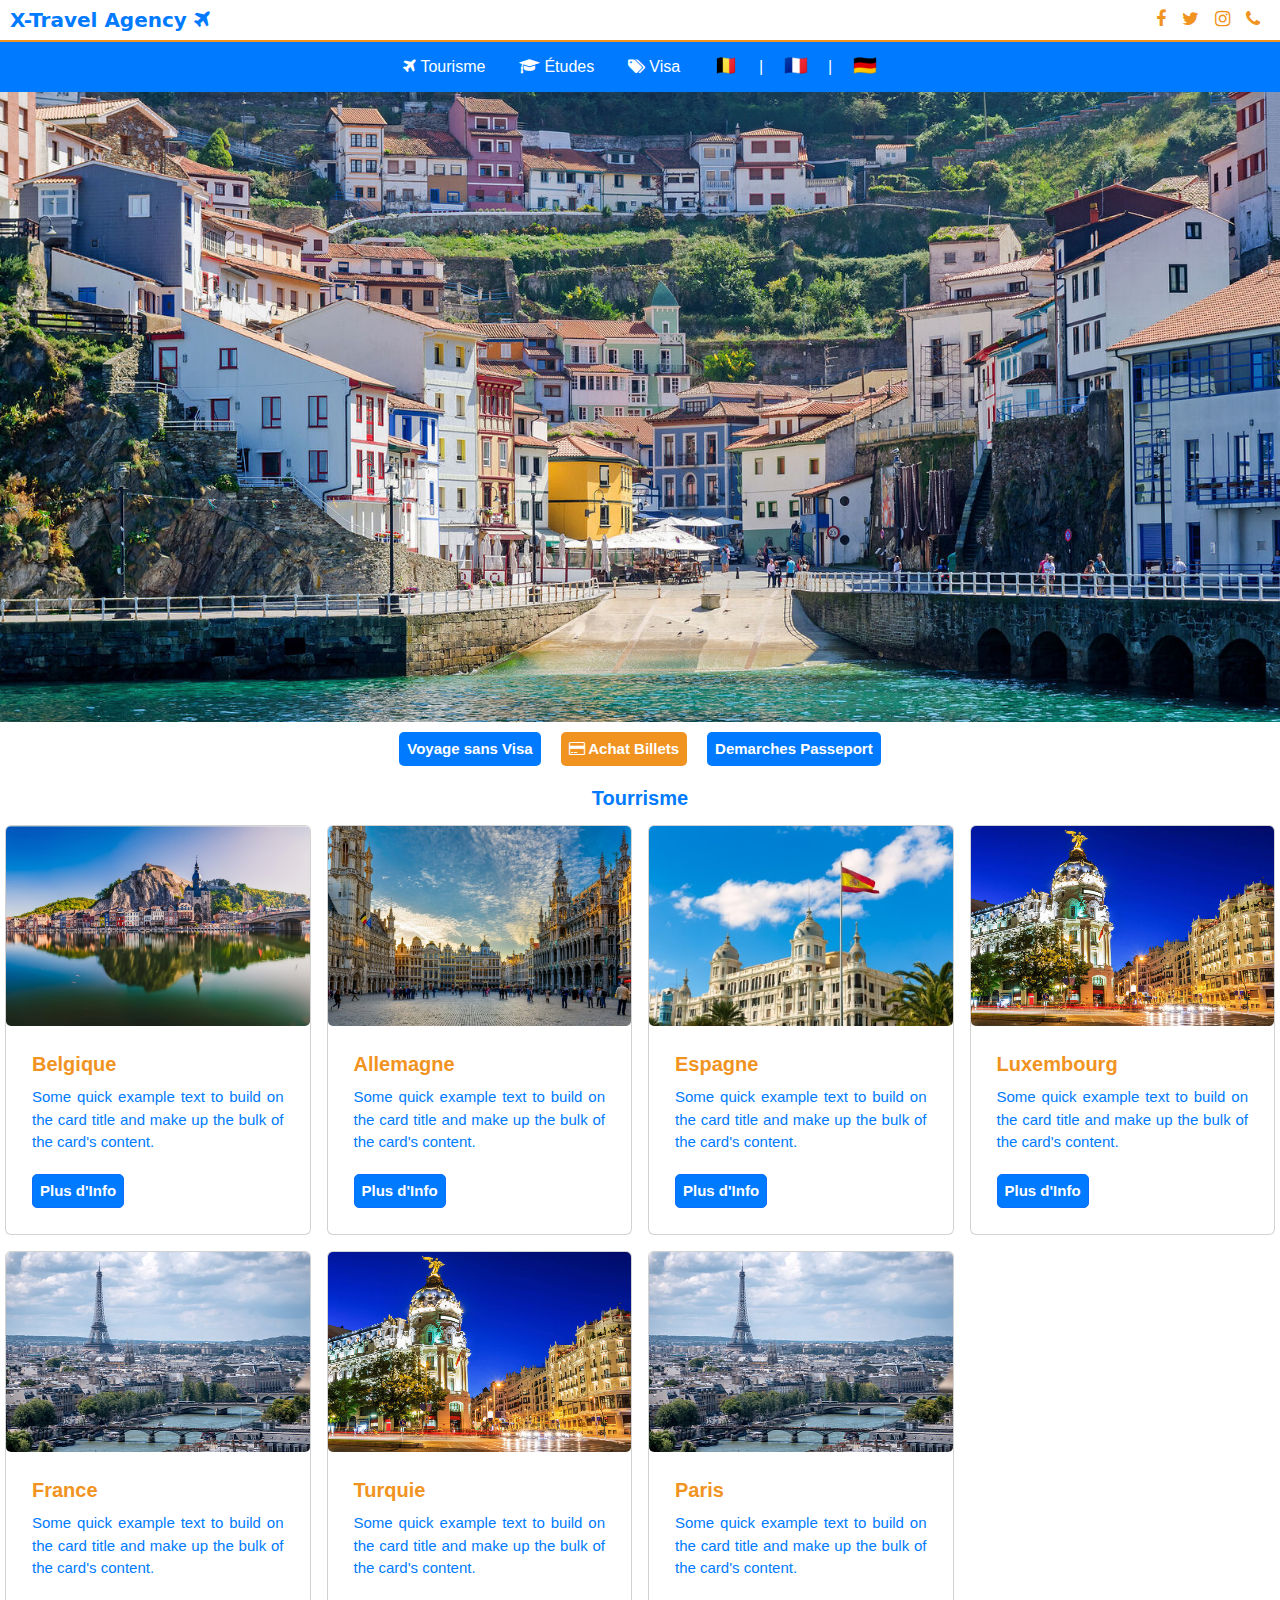
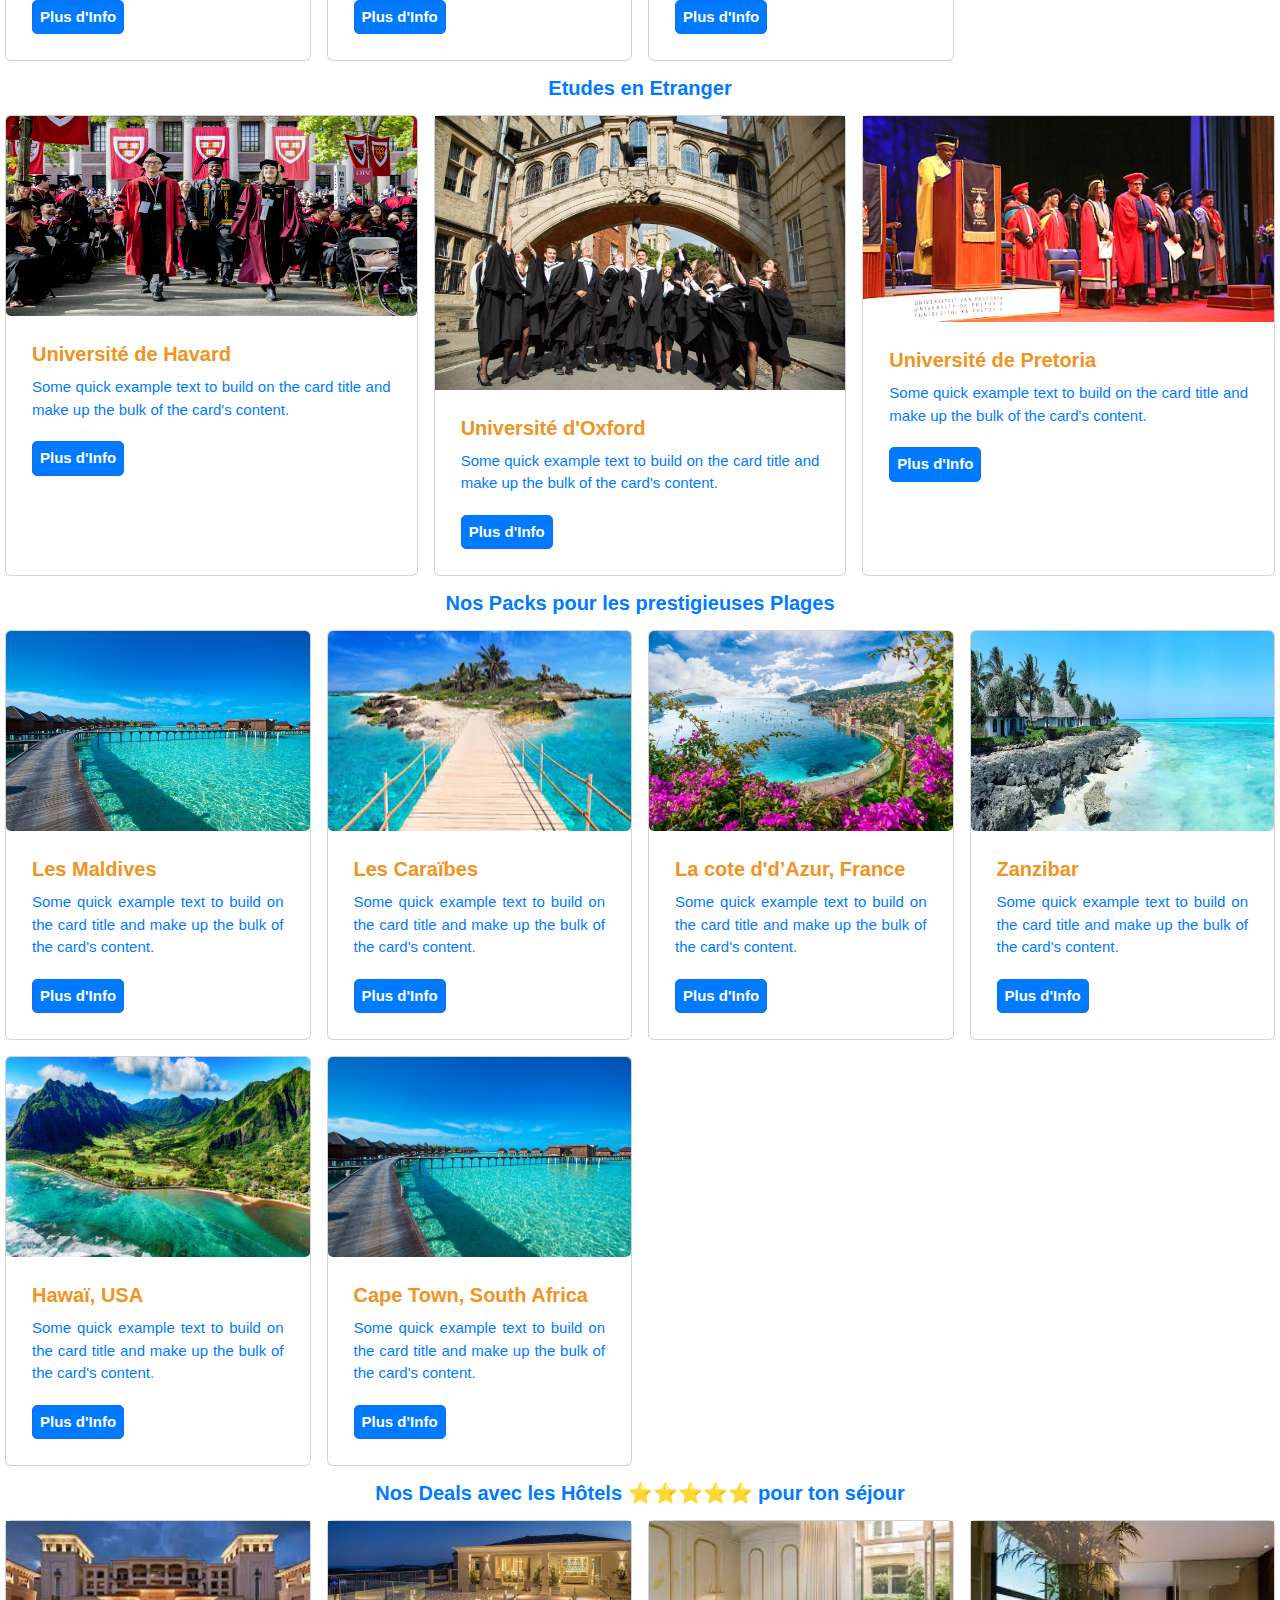
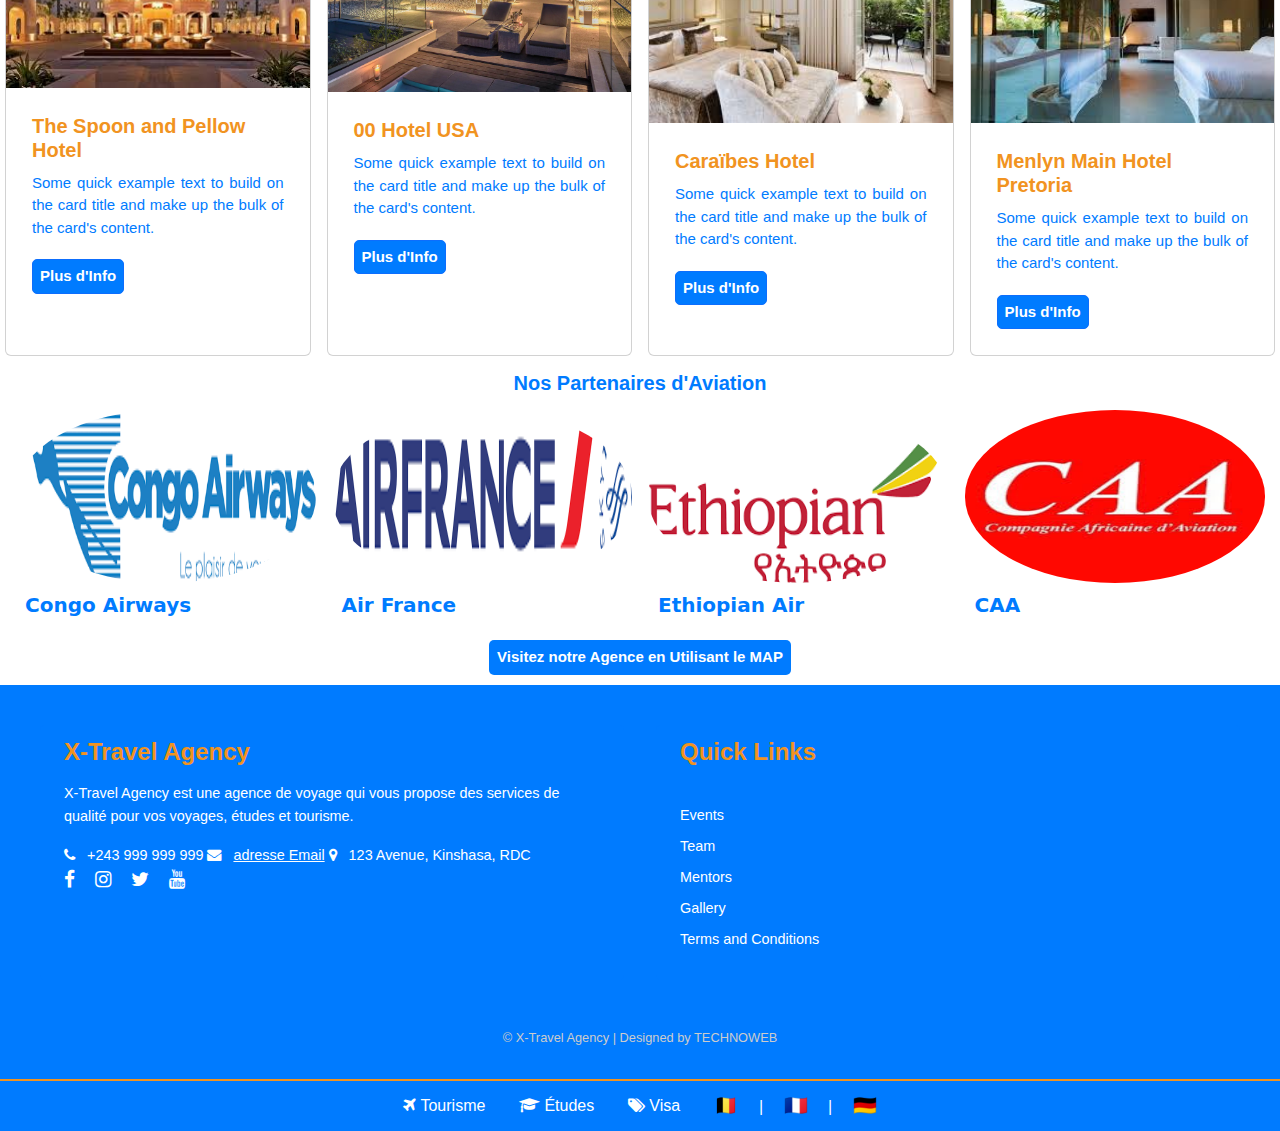
==== index.html @ 3ca98344 "pushing the site" ====
<!DOCTYPE html> 
<html lang="fr">
<head>
    <meta charset="UTF-8">
    <meta name="viewport" content="width=device-width, initial-scale=1.0">
    <title>Agency</title>
    <link rel="stylesheet" href="https://cdnjs.cloudflare.com/ajax/libs/font-awesome/4.7.0/css/font-awesome.min.css">
    <link href="https://cdn.jsdelivr.net/npm/bootstrap@5.3.0/dist/css/bootstrap.min.css" rel="stylesheet">
    <link rel="stylesheet" href="style.css">
</head>
<div class="top-main">
    <div class="LogoText"> X-Travel Agency <i class="fa fa-plane"></i>  </div>
    <div class="top">
    <i class="fa fa-facebook" aria-hidden="true"> </i>
    <i class="fa fa-twitter" aria-hidden="true"></i>
    <i class="fa fa-instagram" aria-hidden="true"></i>
   <i class="fa fa-phone" aria-hidden="true" > <a href="https://wa.me/27698089022?text=Bonjour,%20je%20suis%20intéressé%20par%20vos%20services."></a></i>
    </div>
</div>

<!--volet de navigation pour mobile-->
<div class="volet ">
    <a href="tourrisme.html"><i class="fa fa-plane"></i> Tourisme</a>
    <a href="etude.html"><i class="fa fa-graduation-cap"></i> Études</a>
    <a href="visa.html"><i class="fa fa-tags"></i> Visa </a>
    <div class="flags">
        <p><a href="">&#127463;&#127466; </a> | <a href="">&#127467;&#127479;</a> | <a href="">&#127465;&#127466; </a> </p>
    </div>
</div>
<!-- fin volet de navigation pour mobile-->

<body >
<div class="showcase">
    <div class="showcase-content"></div>
</div>

<div class="container-main">

        <div class="btn_box">  
            <a href="sans_visa.html"><button type="button" class="btn"> Voyage sans Visa</button> </a>
            <a href="billet.html"><button type="button" class="btn" id="billet"><i class="fa fa-credit-card"></i> Achat Billets</button></a>
            <a href="passeport.html"><button type="button" class="btn"> Demarches Passeport</button> </a>
           
        </div>
        <h1 id="titre">Tourrisme</h1>

        <div class="container2">
            
                    <div class="card">
                        <img src="images/belgique1.jpg" class="card-img-top" alt="...">
                        <div class="card-body">
                            <h5 class="card-title
                            ">Belgique</h5>
                            <p class="card-text">Some quick example text to build on the card title and make up the bulk of the card's content.</p>
                            <a href="tourrisme.html" class="btn btn-primary">Plus d'Info</a>
                        </div>
                    </div>
                    <div class="card">
                        <img src="images/belgique2.jpg" class="card-img-top" alt="...">
                        <div class="card-body">
                            <h5 class="card-title
                            ">Allemagne</h5>
                            <p class="card-text">Some quick example text to build on the card title and make up the bulk of the card's content.</p>
                            <a href="tourrisme.html" class="btn btn-primary">Plus d'Info</a>
                        </div>
                    </div>
                    <div class="card">
                        <img src="images/espagne1.jpg" class="card-img-top" alt="...">
                        <div class="card-body">
                            <h5 class="card-title
                            ">Espagne</h5>
                            <p class="card-text">Some quick example text to build on the card title and make up the bulk of the card's content.</p>
                            <a href="tourrisme.html" class="btn btn-primary">Plus d'Info</a>
                        </div>
                    </div>
                    <div class="card">
                        <img src="images/espagne2.jpg" class="card-img-top" alt="...">
                        <div class="card-body">
                            <h5 class="card-title
                            ">Luxembourg</h5>
                            <p class="card-text">Some quick example text to build on the card title and make up the bulk of the card's content.</p>
                            <a href="tourrisme.html" class="btn btn-primary">Plus d'Info</a>
                        </div>
                    </div>
                    <div class="card">
                        <img src="images/paris1.jpg" class="card-img-top" alt="...">
                        <div class="card-body">
                            <h5 class="card-title
                            ">France</h5>
                            <p class="card-text">Some quick example text to build on the card title and make up the bulk of the card's content.</p>
                            <a href="tourrisme.html" class="btn btn-primary">Plus d'Info</a>
                        </div>
                    </div>
                    <div class="card">
                        <img src="images/espagne2.jpg" class="card-img-top" alt="...">
                        <div class="card-body">
                            <h5 class="card-title
                            ">Turquie</h5>
                            <p class="card-text">Some quick example text to build on the card title and make up the bulk of the card's content.</p>
                            <a href="tourrisme.html" class="btn btn-primary">Plus d'Info</a>
                        </div>
                    </div>
                    <div class="card">
                        <img src="images/paris1.jpg" class="card-img-top" alt="...">
                        <div class="card-body">
                            <h5 class="card-title
                            ">Paris</h5>
                            <p class="card-text">Some quick example text to build on the card title and make up the bulk of the card's content.</p>
                            <a href="tourrisme.html" class="btn btn-primary">Plus d'Info</a>
                        </div>
                    </div>
        </div>
        
        <h1 id="titre">Etudes en Etranger</h1>
        <!--Etudes en Etranger-->
        <div class="container2">
            <div class="card">
                <img src="images/havard1.jpg" class="card-img-top" alt="...">
                <div class="card-body">
                    <h5 class="card-title
                    ">Université de Havard</h5>
                    <p class="card-text">Some quick example text to build on the card title and make up the bulk of the card's content.</p>
                    <a href="etude.html" class="btn btn-primary">Plus d'Info</a>
                </div>
            </div>
            <div class="card">
                <img src="images/oxford1.jpg" alt="...">
                <div class="card-body">
                    <h5 class="card-title
                    ">Université d'Oxford</h5>
                    <p class="card-text">Some quick example text to build on the card title and make up the bulk of the card's content.</p>
                    <a href="etude.html" class="btn btn-primary">Plus d'Info</a>
                </div>
            </div>
            <div class="card">
                <img src="images/up1.jpg" alt="...">
                <div class="card-body">
                    <h5 class="card-title
                    ">Université de Pretoria</h5>
                    <p class="card-text">Some quick example text to build on the card title and make up the bulk of the card's content.</p>
                    <a href="etude.html" class="btn btn-primary">Plus d'Info</a>
                </div>
            </div>
        </div>

        <h1 id="titre">Nos Packs pour les prestigieuses Plages</h1>
        <!--Plages-->
        <div class="container2">
            <div class="card">
                <img src="images/Les Maldives.jpg" class="card-img-top" alt="...">
                <div class="card-body">
                    <h5 class="card-title
                    ">Les Maldives</h5>
                    <p class="card-text">Some quick example text to build on the card title and make up the bulk of the card's content.</p>
                    <a href="plage.html" class="btn btn-primary">Plus d'Info</a>
                </div>
            </div>
            <div class="card">
                <img src="images/Les Caraïbes.jpg" class="card-img-top" alt="...">
                <div class="card-body">
                    <h5 class="card-title
                    ">Les Caraïbes</h5>
                    <p class="card-text">Some quick example text to build on the card title and make up the bulk of the card's content.</p>
                    <a href="plage.html" class="btn btn-primary">Plus d'Info</a>
                </div>
            </div>
            <div class="card">
                <img src="images/La Côte d’Azur, France.webp" class="card-img-top" alt="...">
                <div class="card-body">
                    <h5 class="card-title
                    ">La cote d'd’Azur, France</h5>
                    <p class="card-text">Some quick example text to build on the card title and make up the bulk of the card's content.</p>
                    <a href="plage.html" class="btn btn-primary">Plus d'Info</a>
                </div>
            </div>
            <div class="card">
                <img src="images/zanzibar.webp" class="card-img-top" alt="...">
                <div class="card-body">
                    <h5 class="card-title
                    ">Zanzibar</h5>
                    <p class="card-text">Some quick example text to build on the card title and make up the bulk of the card's content.</p>
                    <a href="plage.html" class="btn btn-primary">Plus d'Info</a>
                </div>
            </div>
            <div class="card">
                <img src="images/Hawaï, USA.jpg" class="card-img-top" alt="...">
                <div class="card-body">
                    <h5 class="card-title
                    ">Hawaï, USA</h5>
                    <p class="card-text">Some quick example text to build on the card title and make up the bulk of the card's content.</p>
                    <a href="plage.html" class="btn btn-primary">Plus d'Info</a>
                </div>
            </div>
            <div class="card">
                <img src="images/Les Maldives.jpg" class="card-img-top" alt="...">
                <div class="card-body">
                    <h5 class="card-title
                    ">Cape Town, South Africa</h5>
                    <p class="card-text">Some quick example text to build on the card title and make up the bulk of the card's content.</p>
                    <a href="plage.html" class="btn btn-primary">Plus d'Info</a>
                </div>
            </div>
        </div>

        <h1 id="titre">Nos Deals avec les Hôtels ⭐⭐⭐⭐⭐ pour ton séjour</h1>
        <!--Hotels-->

        <div class="container2">
            <div class="card">
                <img src="images/hot4.jpg" alt="...">
                <div class="card-body">
                    <h5 class="card-title
                    ">The Spoon and Pellow Hotel</h5>
                    <p class="card-text">Some quick example text to build on the card title and make up the bulk of the card's content.</p>
                    <a href="hotels.html" class="btn btn-primary">Plus d'Info</a>
                </div>
            </div>
            <div class="card">
                <img src="images/hot1.webp" alt="...">
                <div class="card-body">
                    <h5 class="card-title
                    ">00 Hotel USA</h5>
                    <p class="card-text">Some quick example text to build on the card title and make up the bulk of the card's content.</p>
                    <a href="hotels.html" class="btn btn-primary">Plus d'Info</a>
                </div>
            </div>
            <div class="card">
                <img src="images/hot2.jpg" alt="...">
                <div class="card-body">
                    <h5 class="card-title
                    ">Caraïbes Hotel</h5>
                    <p class="card-text">Some quick example text to build on the card title and make up the bulk of the card's content.</p>
                    <a href="hotels.html" class="btn btn-primary">Plus d'Info</a>
                </div>
            </div>
            <div class="card">
                <img src="images/hot3.jpg" alt="...">
                <div class="card-body">
                    <h5 class="card-title
                    ">Menlyn Main Hotel Pretoria</h5>
                    <p class="card-text">Some quick example text to build on the card title and make up the bulk of the card's content.</p>
                    <a href="hotels.html" class="btn btn-primary">Plus d'Info</a>
                </div>
            </div>
        </div>

        <h1 id="titre">Nos Partenaires d'Aviation</h1>

        <div class="aviation">
            <div class="card1">
                <img src="images/congo Air.png" class="card-img-top1" alt="...">
                <div class="card-body">
                    <h6 class="card-title1">Congo Airways</h6>
                </div>
            </div>
            <div class="card1">
                <img src="images/air france.png" class="card-img-top1" alt="...">
                <div class="card-body">
                    <h6 class="card-title1">Air France</h6>
                </div>
            </div>
            <div class="card1">
                <img src="images/ethiopian air.png" class="card-img-top1" alt="...">
                <div class="card-body">
                    <h6 class="card-title1">Ethiopian Air</h6>
                </div>
            </div>
            <div class="card1">
                <img src="images/caa.jpg" class="card-img-top1" alt="...">
                <div class="card-body">
                    <h6 class="card-title1">CAA</h6>
                </div>
            </div>
        </div>
        </div>
<!--localisation-->
<div class="btn_box">  
    <a href="https://google.com/maps?q=-25.782814895015896, 28.275143204629252"><button type="button" class="btn"> Visitez notre Agence en Utilisant le MAP</a></button>
</div>      
<!--Container footer-->  
        <div class="footer">
            <div class="footer-content">
                <div class="footer-section about">
                    <h1 class="logo-text">X-Travel Agency</h1>
                    <p>
                        X-Travel Agency est une agence de voyage qui vous propose des services de qualité pour vos voyages, études et tourisme.
                    </p>
                    <div class="contact">
                        <span><i class="fa fa-phone"></i> &nbsp; +243 999 999 999</span>
                        <span><i class="fa fa-envelope"></i> &nbsp;
                            <a href="mailto:patoukaziama@gmail.com"> adresse Email</a>
                        </span>
                        <span><i class="fa fa-map-marker"></i> &nbsp; 123 Avenue, Kinshasa, RDC</span>
                    </div>
                    <div class="socials">
                        <a href="#"><i class="fa fa-facebook"></i></a>
                        <a href="#"><i class="fa fa-instagram"></i></a>
                        <a href="#"><i class="fa fa-twitter"></i></a>
                        <a href="#"><i class="fa fa-youtube"></i></a>
                    </div>
                </div>
                <div class="footer-section links">
                    <h2>Quick Links</h2>
                    <br>
                    <ul>
                        <a href="#">
                            <li>Events</li>
                        </a>
                        <a href="#">
                            <li>Team</li>
                        </a>
                        <a href="#">
                            <li>Mentors</li>
                        </a>
                        <a href="#">
                            <li>Gallery</li>
                        </a>
                        <a href="#">
                            <li>Terms and Conditions</li>
                        </a>
                    </ul>
                </div>
                
            </div>
            <div class="footer-bottom">
                &copy; X-Travel Agency | Designed by TECHNOWEB
            </div>
        </div>
    <div class="volet">
        <a href="tourrisme.html"><i class="fa fa-plane"></i> Tourisme</a>
        <a href="etude.html"><i class="fa fa-graduation-cap"></i> Études</a>
        <a href="visa.html"><i class="fa fa-tags"></i> Visa </a>
        <div class="flags">
            <p><a href="">&#127463;&#127466; </a> | <a href="">&#127467;&#127479;</a> | <a href="">&#127465;&#127466; </a> </p>
        </div>
    </div>

</div>
<!--fin main container-->
    <script src="https://code.jquery.com/jquery-3.2.1.slim.min.js"></script>
    <script src="https://maxcdn.bootstrapcdn.com/bootstrap/4.0.0/js/bootstrap.min.js"></script>
</body>
</html>
---- style.css ----
.top-main{
    display: flex;
    justify-content: space-between;
    align-items: space-between;
    padding: 5px 10px;
    gap: 10px;
    background-color: transparent !important;
    font-size: 18px;
}
.top{
    display: flex;
    justify-content: center;
    align-items: space-between;
    padding: 5px 10px;
    gap: 1rem;
    background-color: transparent !important;
    font-size: 18px;
}
.LogoText{
    color: #007bff;
    font-size: 20px;
    font-weight: 700;
}
.top i{
    color: #f19321;
}
.top i:hover{
    color: #007bff;
}

.showcase{
    display: flex;
    background-size: cover;
    background-position: center;
    background-image: url(images/1615.jpeg);
    width: 100%;
    height: 70dvh;
    justify-content: center;
}
.showcase_page{
    display: flex;
    background-size: cover;
    background-position: center;
    width: 90%;
    height: 80dvh;
    justify-content: center;
    border-radius: 5px;
    margin: auto;
    position: relative; /* Ensure the pseudo-element is positioned relative to this container */
    z-index: 0; /* Place the content below the pseudo-element */
}

.showcase_page::before {
    content: "";
    position: absolute;
    top: 0;
    left: 0;
    width: 100%;
    height: 100%;
    background: rgba(0, 0, 0, 0.5); /* Semi-transparent overlay */
    z-index: 1;
}

.showcase-content_page {
    position: relative;
    z-index: 2; /* Ensure the content is above the overlay */
    color: white; /* Adjust text color for better visibility */
}

.showcase_page p{
    font-family: "Roboto", sans-serif;
    font-size: 20px;
    font-weight: 700;
    color: white;
    text-align: center;
    margin: 10px;
}

#tittre-page{
    color: white;
    font-size: 50px;
    font-weight: 900;
    text-align: center;
    margin-top: 50%;
    font-family: Ink Free, sans-serif;
}

.flag{
    margin-right: 10px;
}
.btn_box{
    width: 100%;
    display: flex;
    justify-content: center;
    align-items: center;
}
.btn{
    background-color: #007bff;
    color: white;
    font-size: 15px;
    font-weight: 700;
    padding: 5px 7px;
    border-radius: 5px;
    margin: 10px;
    font-family: "Roboto", sans-serif;
}

.btn:hover{
    background-color: white;
    color: #007bff;
    border: 0.90px solid #007bff;
}
.btn a{
    text-decoration: none;
    color: white;
}
.btn a:hover{
    color: #007bff;
}
#billet{
    background-color: #f19321;
    color: white;
    font-size: 15px;
    font-weight: 700;
    padding: 5px 7px;
    border-radius: 5px;
    margin: 10px;
    font-family: "Roboto", sans-serif;
}
#billet:hover{
    background-color: white;
    color: #007bff;
    border: 0.90px solid #007bff;
}
#billet a{
    text-decoration: none;
    color: white;
}
#titre{
    color: #007bff;
    font-size: 20px;
    font-weight: 700;
    text-align: center;
    margin: 10px;
    font-family: Ink Free, sans-serif;
}
.container2{
    display:grid;
    grid-template-columns: repeat(auto-fit, minmax(300px, 1fr));
    gap: 1rem;
    padding: 5px;
}
.container_page{
    display:grid;
    grid-template-columns: repeat(auto-fit, minmax(400px, 1fr));
    gap: 1rem;
    padding: 5px;
    overflow: hidden;
}

.card-title{
    color: #f19321;
    font-size: 20px;
    font-weight: 700;
    text-align: left;
    margin: 10px;
    font-family: Ink Free, sans-serif;
}
.card-img-top{
    width: 100%;
    height: 200px;
    border-radius: 5px;
}
.card-text{
    color: #007bff;
    font-size: 15px;
    font-weight: 500;
    text-align: left;
    margin: 10px;
    font-family: "Roboto", sans-serif;
    text-align: justify;
}
.aviation{
    display: grid;
    grid-template-columns: repeat(auto-fit, minmax(80px, 2fr));
    gap: 1rem;
    padding: 5px;
    margin: 10px;
    border-radius: 50%;
    box-sizing: border-box;
    height: auto; /* Ajuste automatiquement la hauteur selon le contenu */
    max-height: 215px; /* Limite la hauteur maximale */
    
}
.aviation img{
    width: 100%;
    height: 50%;
    border-radius: 50%;
}
.card-title1{
    color: #007bff;
    font-size: 20px;
    font-weight: 700;
    text-align: left;
    margin: 10px;
    font-family: "Robonto" sans-serif;
}

.description{
    margin-top:2rem;
}


/* ceci est la partie footer */
.footer {
    background-color: #007bff; /* Couleur de fond uniforme */
    color: white;
    padding: 2rem 1rem;
    font-family: "Roboto", sans-serif;
}

.footer-content {
    display: flex;
    flex-wrap: wrap; /* Permet de s'adapter aux petits écrans */
    justify-content: space-between;
    gap: 2rem;
    max-width: 1200px;
    margin: auto;
}

.footer-section {
    flex: 1 1 300px; /* Largeur minimale de 300px, s'adapte à l'espace disponible */
    margin: 0.5rem 0;
}

.footer-section h2, .footer-section h1 {
    font-size: 1.5rem;
    margin-bottom: 1rem;
    color: #f19321; /* Couleur d'accent */
    font-weight: 600;
}

.footer-section p, .footer-section ul, .footer-section form {
    font-size: 0.9rem;
    line-height: 1.6;
}

.footer-section ul {
    list-style: none;
    padding: 0;
}

.footer-section ul li {
    margin-bottom: 0.5rem;
}

.footer-section ul a {
    text-decoration: none;
    color: white;
    transition: color 0.3s ease;
}

.footer-section ul a:hover {
    color: #f19321; /* Couleur d'accent au survol */
}

.footer-section .socials a {
    margin-right: 1rem;
    font-size: 1.2rem;
    color: white;
    transition: color 0.3s ease;
}

.footer-section .socials a:hover {
    color: #f19321;
}

.footer-section ,
.footer-section {
    width: 100%;
    padding: 0.8rem;
    margin-bottom: 1rem;
    border: none;
    border-radius: 5px;
    font-size: 0.9rem;
}

.footer-section  {
    background-color: #007bff;
    color: white;
    border: none;
    padding: 0.8rem 1.5rem;
    border-radius: 5px;
    cursor: pointer;
    font-size: 0.9rem;
    transition: background-color 0.3s ease;
}


.footer-bottom {
    text-align: center;
    margin-top: 2rem;
    font-size: 0.8rem;
    color: #ccc;
}

.footer-bottom a {
    color: #f19321;
    text-decoration: none;
}

.footer-bottom a:hover {
    text-decoration: underline;
    
}
.contact a{
    color: white;
    font-weight: 500;
}
.contact a:hover{
    color: #f19321;
}

.volet {
    display: flex;
    justify-content: center; /* Centre les éléments horizontalement */
    align-items: center; /* Centre les éléments verticalement */
    gap: 0.1rem; /* Espacement entre les éléments */
    background-color: #007bff; /* Couleur de fond uniforme */
    padding: 0.3rem;
    color: white;
    font-family: "Roboto", sans-serif;
    border-top: 2px solid #f19321; /* Ligne décorative en haut */
    box-shadow: 0px 10px 5px 0px rgba(0,0,0,0.75);
}

.volet a {
    text-decoration: none;
    color: white;
    font-size: 1rem;
    font-weight: 500;
    padding: 0.5rem 1rem;
    border-radius: 5px;
    transition: background-color 0.3s ease, color 0.3s ease;
}

.volet a:hover {
    background-color: white; /* Couleur d'accent au survol */
    color: #007bff; /* Texte inversé */
}

.volet .flags {
    display: flex;
    justify-content: center;
    align-items: center;
    gap: 0.5rem;
}

.volet .flags p {
    margin: 0;
    font-size: 1rem;
    color: white;
}

.volet .flags a {
    text-decoration: none;
    font-size: 1.2rem;
    color: white;
    transition: color 0.3s ease;
}

.volet .flags a:hover {
    color: #f19321; /* Couleur d'accent au survol */
}
.table{
    margin: auto;
    width: 60%;
    border-collapse: collapse;
    border-spacing: 0;
    border: 1px solid #f19321;
    font-family: "Roboto", sans-serif;
    font-size: 15px;
    color: #007bff;
    text-align: center;
    margin-top: 15px;
    margin-bottom: 15px;
}
.table th, td{
    border:1px solid #f19321;
}
.payment-methods{
    display: flex;
    flex-direction: column;
    justify-content: center;
    align-items: center;
    gap: 1rem;
    margin: 10px;
}
.container-main_paiement{
    margin: auto;
    width: 80%;
    align-items: center;
    justify-content: center;
    display: flex;
}

/* Responsive Design */

@media (max-width: 800px) {
    .footer-content {
        flex-direction: column;
        align-items: center;
        text-align: center;
    }
    .table{
        margin: auto;
        width: 90%;
        border-collapse: collapse;
        border-spacing: 0;
        border: 1px solid #f19321;
        font-family: "Roboto", sans-serif;
        font-size: 12px;
        color: #007bff;
        text-align: center;
        margin-top: 15px;
        margin-bottom: 15px;
    }

    .footer-section {
        flex: 1 1 100%;
    }
    .footer-section .socials a {
        margin-right: 0.5rem;
    }
    .btn{
        font-size: 12px;
    }
    #billet{
        font-size: 12px;
    }

    .volet {
        font-size: 0.9rem; /* Réduit la taille du texte */
        display: flex;
        text-align: center;
        padding: 0.2rem;
        box-shadow: 0px 10px 5px 0px rgba(0,0,0,0.75);
    }

    .volet a {
        font-size: 0.9rem;
        padding: 0.5rem;
    }

    .volet .flags {
        font-size: small;
    }

    .showcase{
        display: flex;
        background-size: cover;
        background-position: center;
        background-image: url(images/belgique.jpg);
        width: 100%;
        height: 55dvh;
        justify-content: center;
        object-fit: cover;
    }

    .aviation{
        display: grid;
        grid-template-columns: repeat(auto-fit, minmax(80px, 2fr));
        gap: 0.5rem;
        padding: 5px;
        margin: 5px;
        box-sizing: border-box;
        border-radius:50%;
        height: auto; /* Ajuste automatiquement la hauteur selon le contenu */
        max-height: 210px; /* Limite la hauteur maximale */
        
    }
    .aviation img{
        width: 100%;
        height: 50%;
        border-radius: 50%;
    }
    .card-title1{
        color: #007bff;
        font-size: 15px;
        font-weight: 500;
        text-align: left;
        margin: 5px;
        font-family: "Robonto" sans-serif;
    }

    .container-main{
        width: 90%;
        margin: auto;
    }
    #titre{
        font-size: 15px;
        font-weight: 700;
    }
}
@media (max-width: 600px) {
    .footer-content {
        flex-direction: column;
        align-items: center;
        text-align: center;
    }

    .footer-section {
        flex: 1 1 100%;
    }
    .footer-section .socials a {
        margin-right: 0.5rem;
    }
    .btn{
        font-size: 10px;
    }
    #billet{
        font-size: 12px;
    }

    .volet {
        font-size: 0.9rem; /* Réduit la taille du texte */
        display: flex;
        text-align: center;
        padding: 0.2rem;
        box-shadow: 0px 10px 5px 0px rgba(0,0,0,0.75);
    }

    .volet a {
        font-size: 0.9rem;
        padding: 0.5rem;
    }

    .volet .flags {
        font-size: small;
    }

    .showcase{
        display: flex;
        background-size: cover;
        background-position: center;
        background-image: url(images/belgique.jpg);
        width: 100%;
        height: 55dvh;
        justify-content: center;
        object-fit: cover;
    }

    .aviation{
        display: grid;
        grid-template-columns: repeat(auto-fit, minmax(80px, 2fr));
        gap: 0.5rem;
        padding: 5px;
        margin: 5px;
        box-sizing: border-box;
        border-radius:50%;
        height: auto; /* Ajuste automatiquement la hauteur selon le contenu */
        max-height: 210px; /* Limite la hauteur maximale */
        
    }
    .aviation img{
        width: 100%;
        height: 50%;
        border-radius: 50%;
    }
    .card-title1{
        color: #007bff;
        font-size: 15px;
        font-weight: 500;
        text-align: left;
        margin: 5px;
        font-family: "Robonto" sans-serif;
    }

    .container-main{
        width: 90%;
        margin: auto;
    }
    #titre{
        font-size: 15px;
        font-weight: 700;
    }
}
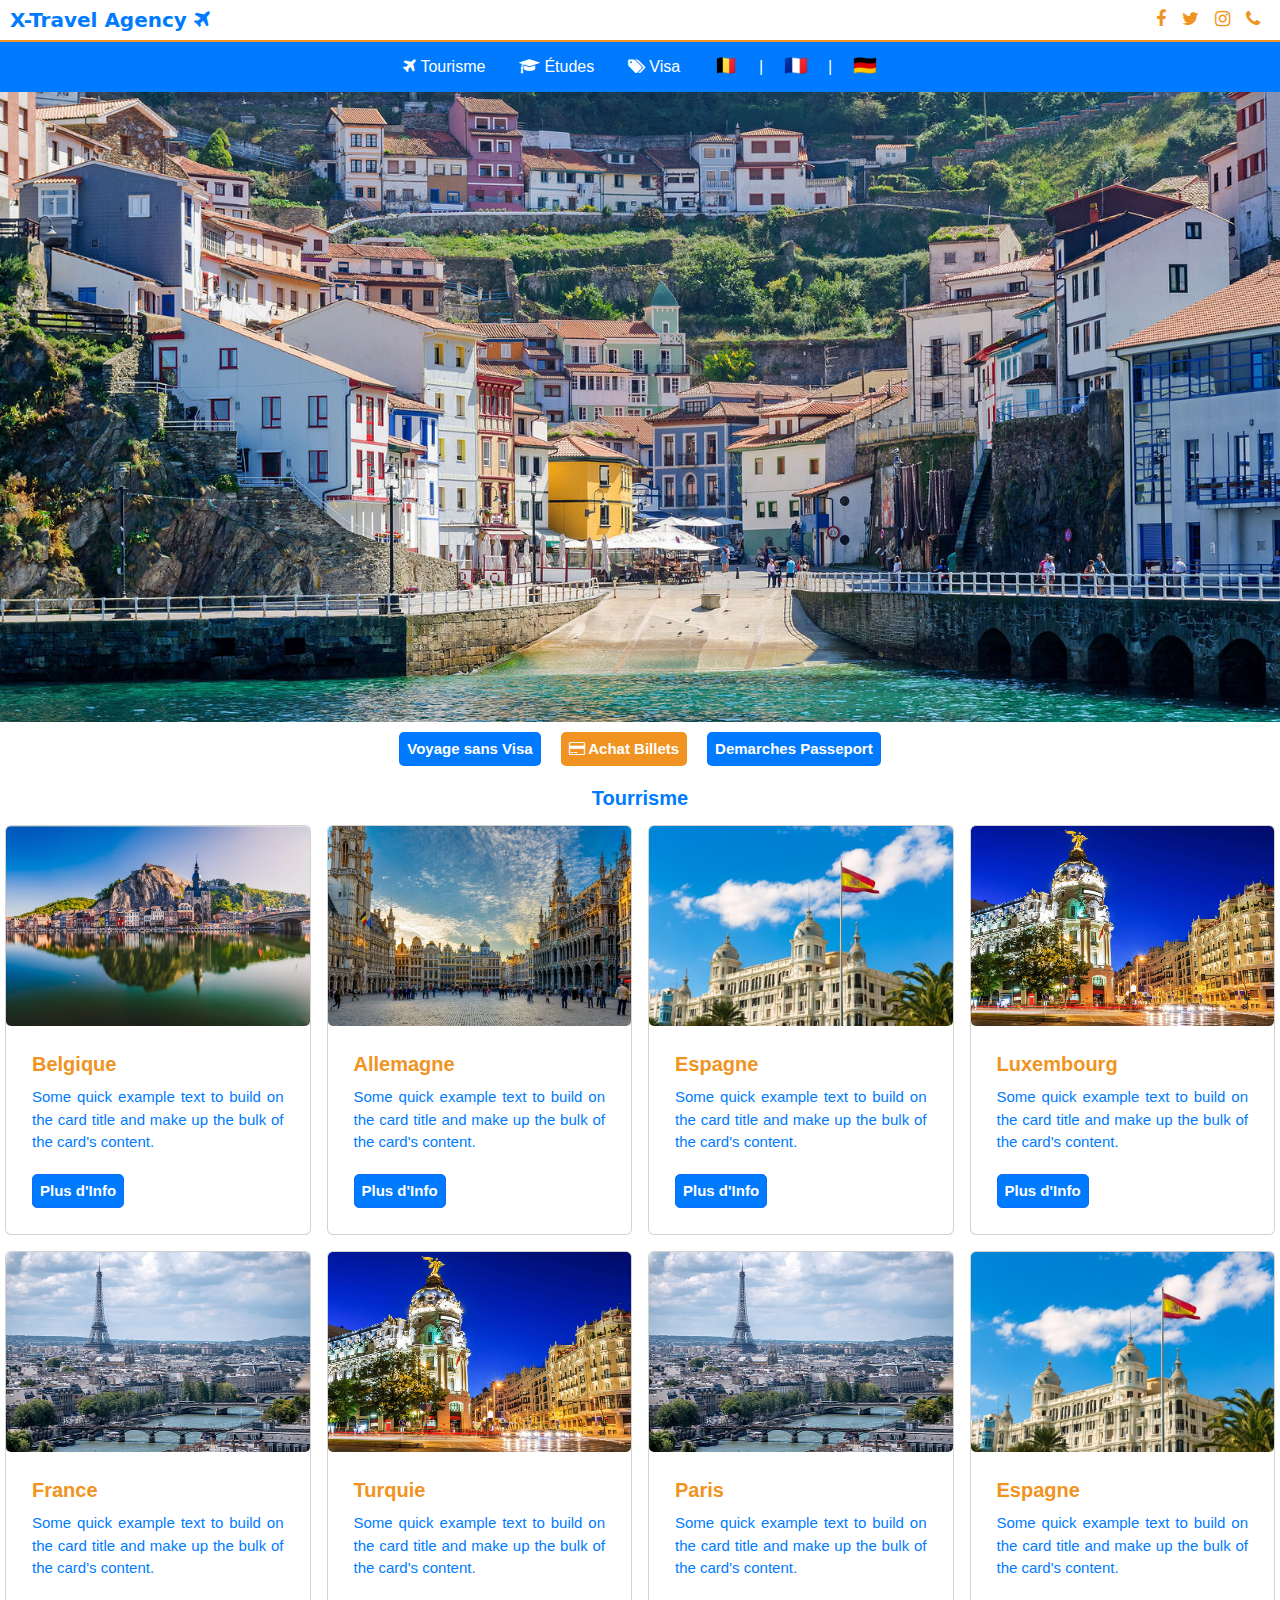
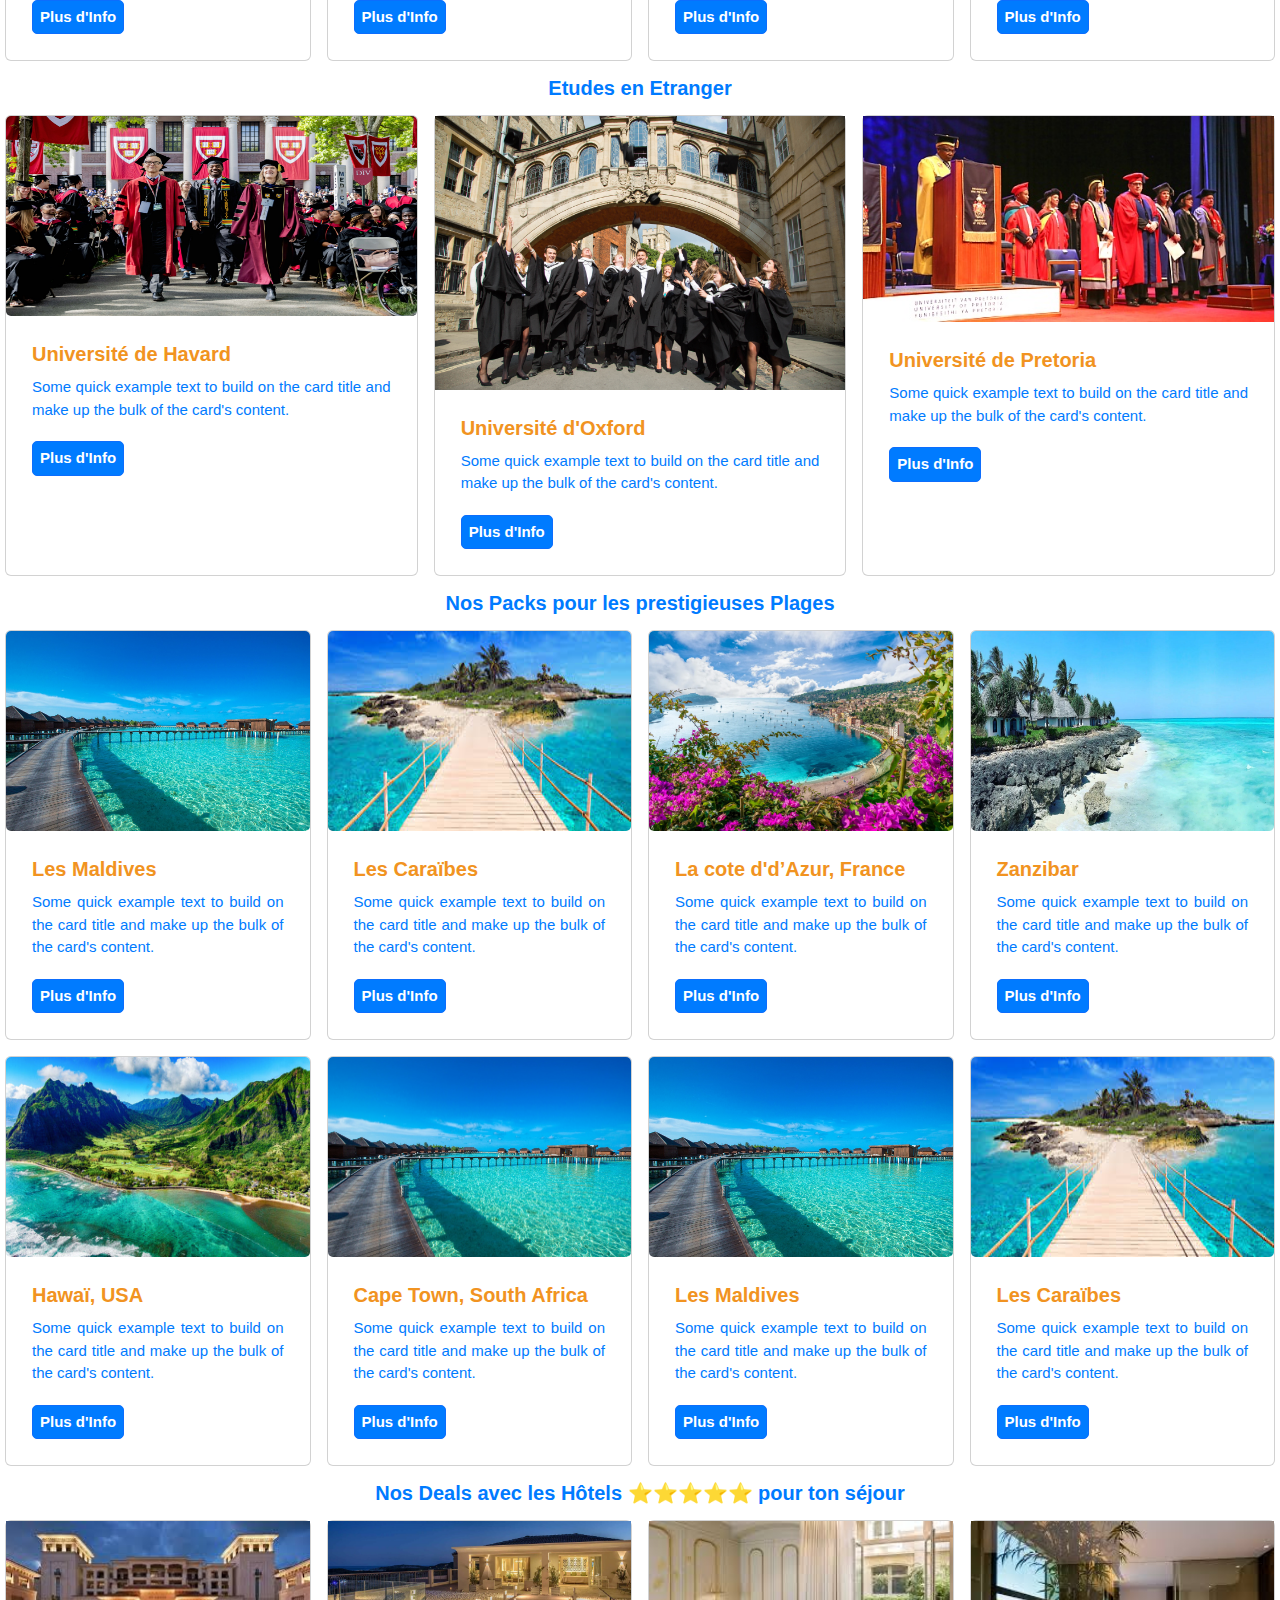
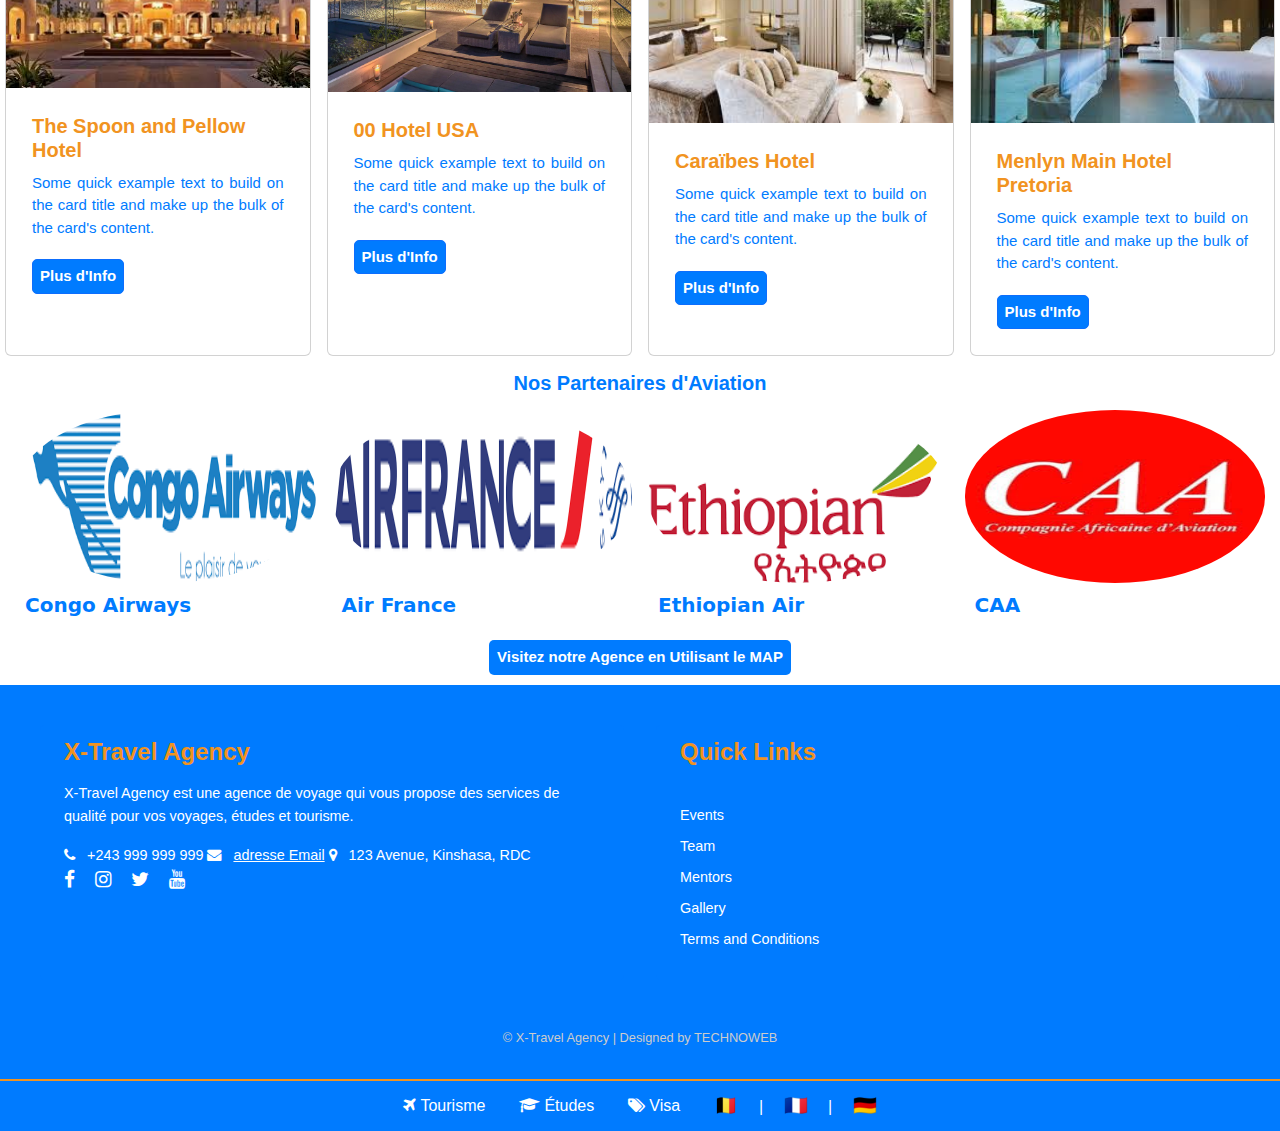
==== commit 9fc72caf: "font size" ====
--- a/index.html
+++ b/index.html
@@ -109,6 +109,15 @@
                             <a href="tourrisme.html" class="btn btn-primary">Plus d'Info</a>
                         </div>
                     </div>
+                    <div class="card">
+                        <img src="images/espagne1.jpg" class="card-img-top" alt="...">
+                        <div class="card-body">
+                            <h5 class="card-title
+                            ">Espagne</h5>
+                            <p class="card-text">Some quick example text to build on the card title and make up the bulk of the card's content.</p>
+                            <a href="tourrisme.html" class="btn btn-primary">Plus d'Info</a>
+                        </div>
+                    </div>
         </div>
         
         <h1 id="titre">Etudes en Etranger</h1>
@@ -196,6 +205,24 @@
                 <div class="card-body">
                     <h5 class="card-title
                     ">Cape Town, South Africa</h5>
+                    <p class="card-text">Some quick example text to build on the card title and make up the bulk of the card's content.</p>
+                    <a href="plage.html" class="btn btn-primary">Plus d'Info</a>
+                </div>
+            </div>
+            <div class="card">
+                <img src="images/Les Maldives.jpg" class="card-img-top" alt="...">
+                <div class="card-body">
+                    <h5 class="card-title
+                    ">Les Maldives</h5>
+                    <p class="card-text">Some quick example text to build on the card title and make up the bulk of the card's content.</p>
+                    <a href="plage.html" class="btn btn-primary">Plus d'Info</a>
+                </div>
+            </div>
+            <div class="card">
+                <img src="images/Les Caraïbes.jpg" class="card-img-top" alt="...">
+                <div class="card-body">
+                    <h5 class="card-title
+                    ">Les Caraïbes</h5>
                     <p class="card-text">Some quick example text to build on the card title and make up the bulk of the card's content.</p>
                     <a href="plage.html" class="btn btn-primary">Plus d'Info</a>
                 </div>
--- a/style.css
+++ b/style.css
@@ -585,4 +585,21 @@
         font-size: 15px;
         font-weight: 700;
     }
-}
+    .showcase_page p{
+        font-family: "Roboto", sans-serif;
+        font-size: 15px;
+        font-weight: 500;
+        color: white;
+        text-align: center;
+        margin: 5px;
+    }
+
+    #tittre-page{
+        color: white;
+        font-size: 25px;
+        font-weight: 700;
+        text-align: center;
+        margin-top: 50%;
+        font-family: Ink Free, sans-serif;
+    }
+}
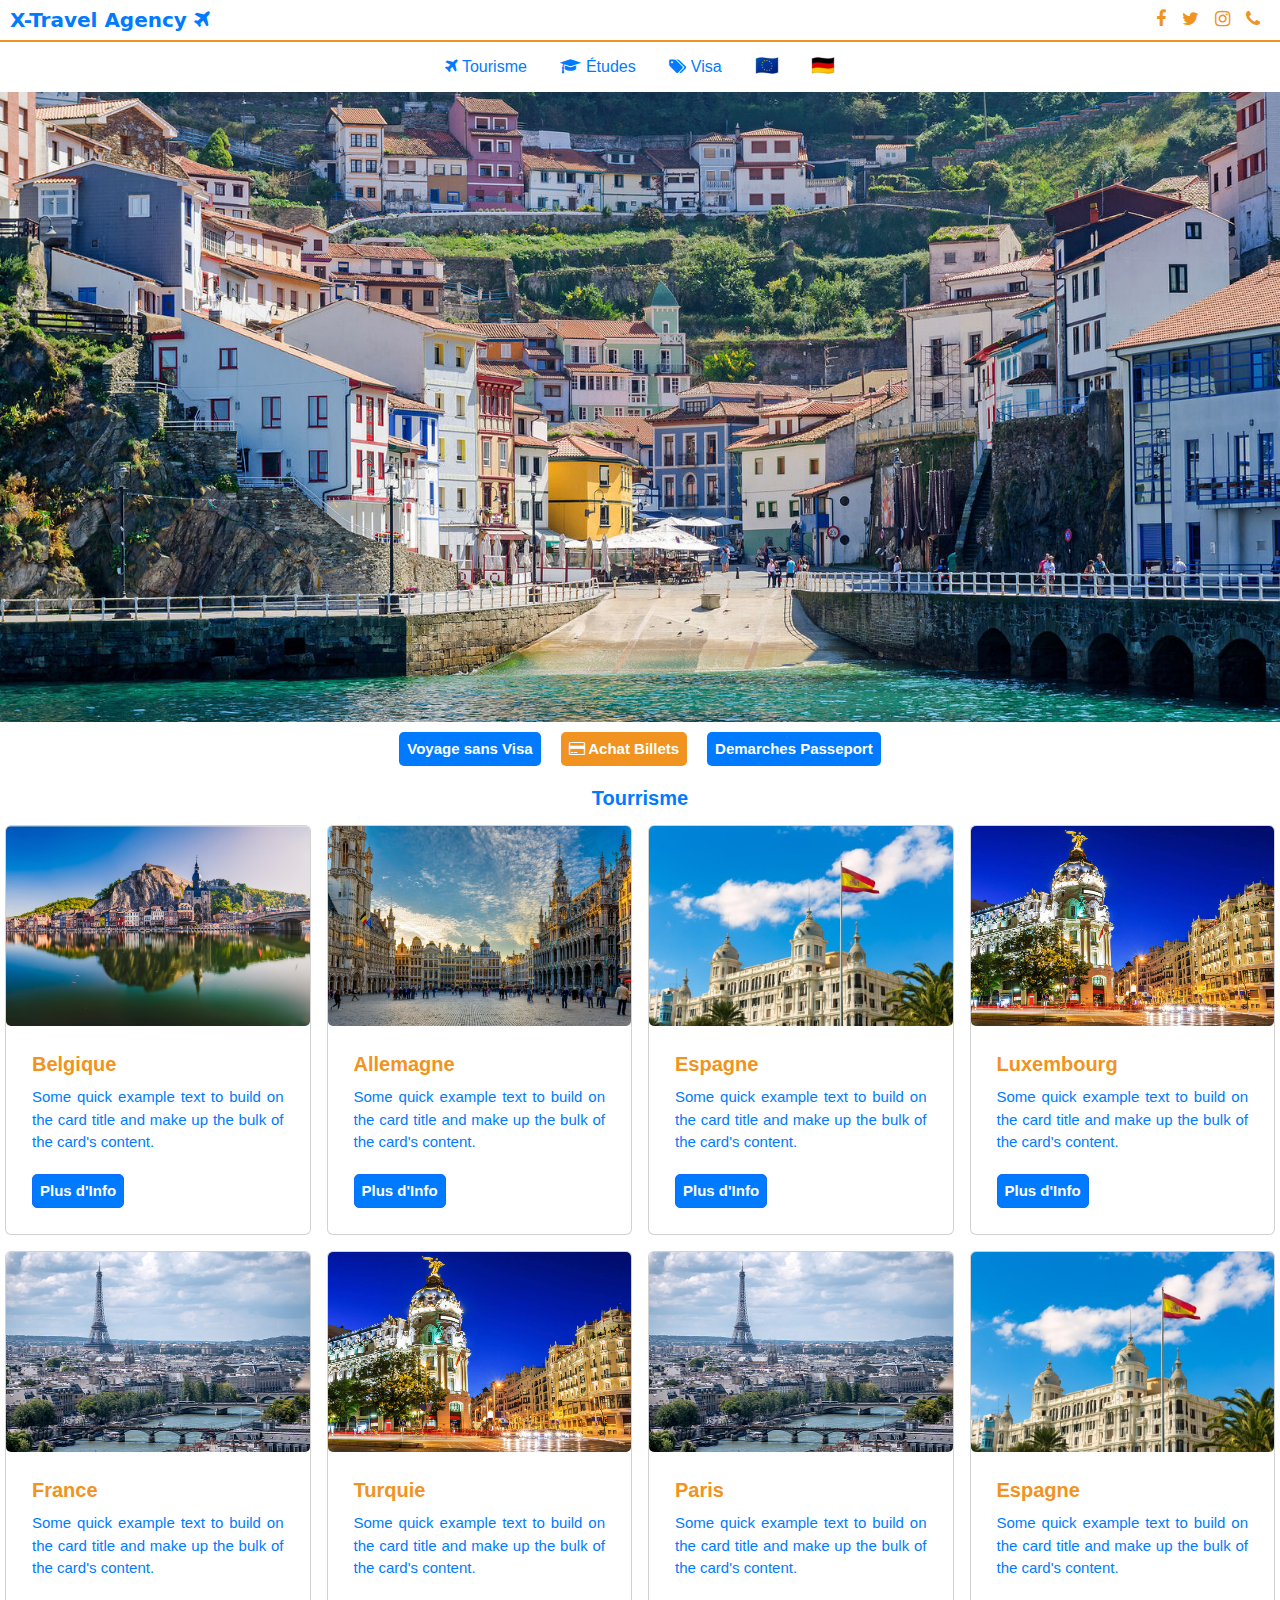
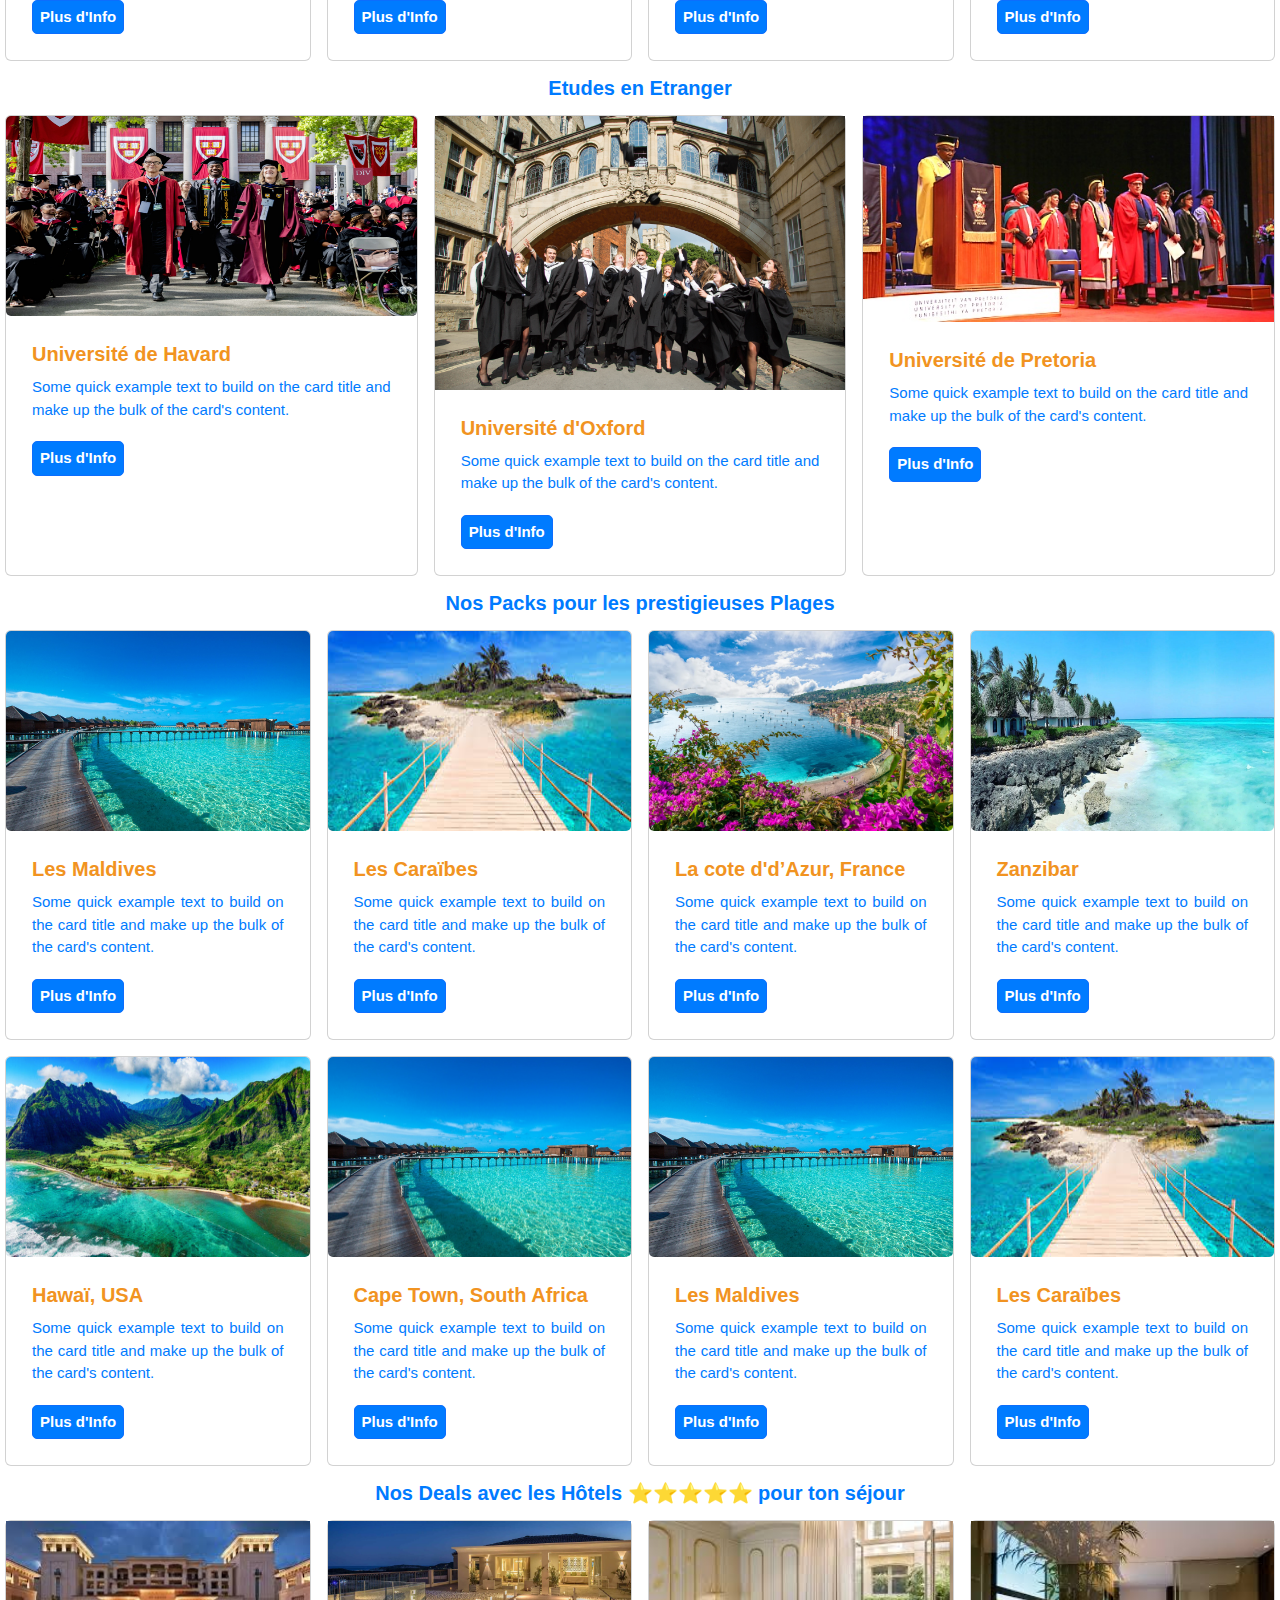
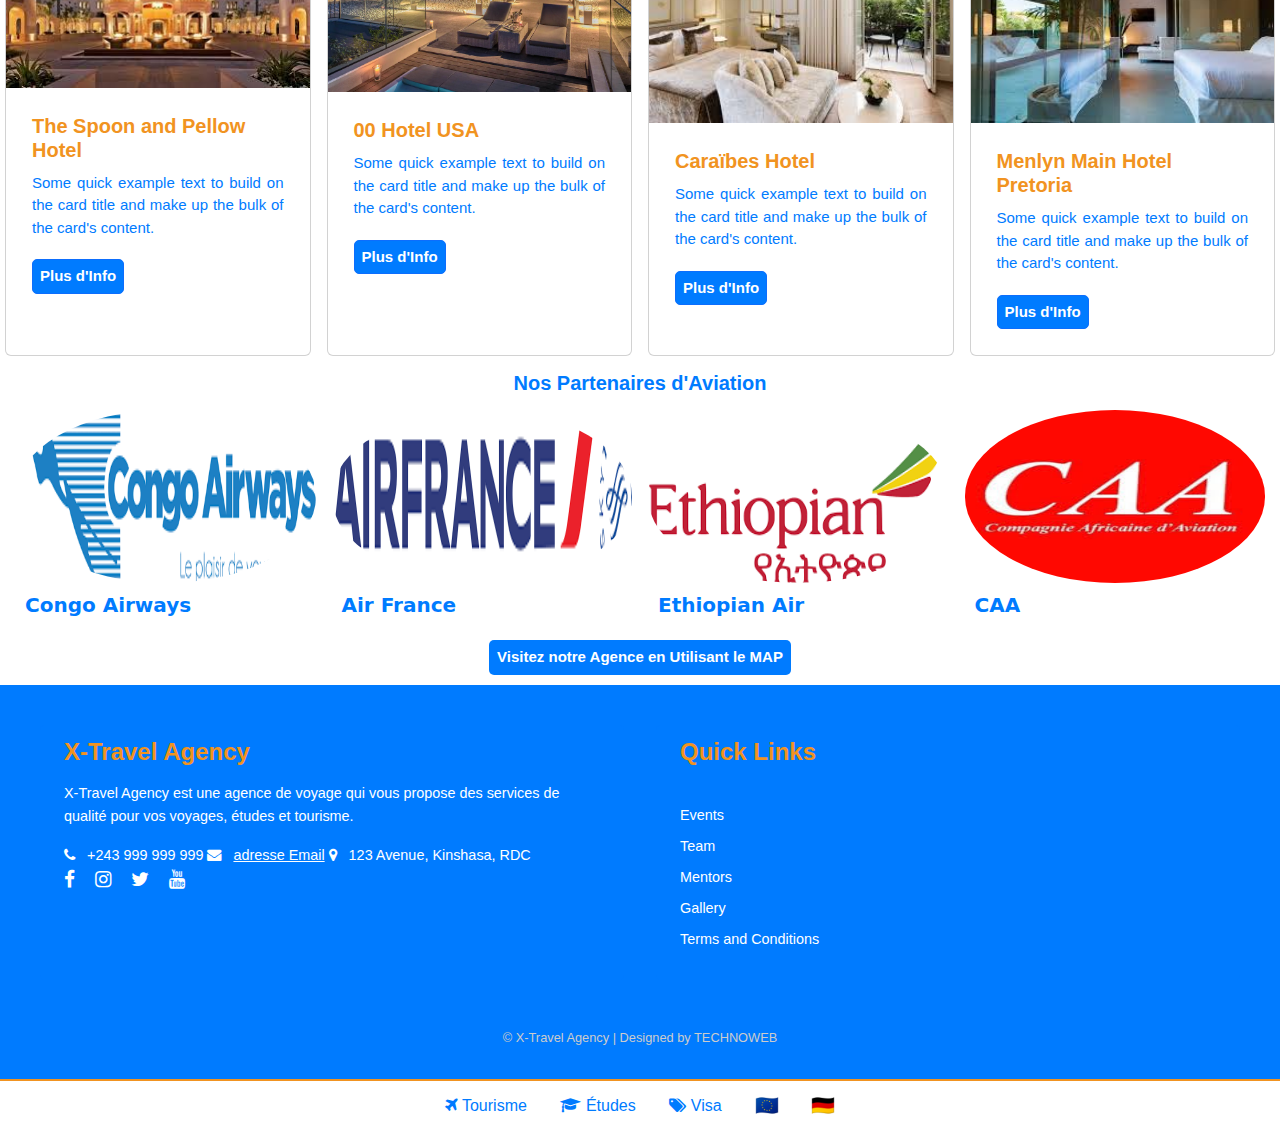
==== commit 173024b1: "index et css" ====
--- a/index.html
+++ b/index.html
@@ -24,7 +24,7 @@
     <a href="etude.html"><i class="fa fa-graduation-cap"></i> Études</a>
     <a href="visa.html"><i class="fa fa-tags"></i> Visa </a>
     <div class="flags">
-        <p><a href="">&#127463;&#127466; </a> | <a href="">&#127467;&#127479;</a> | <a href="">&#127465;&#127466; </a> </p>
+        <p><a href="">🇪🇺</a><a href="">&#127465;&#127466;</a></p>
     </div>
 </div>
 <!-- fin volet de navigation pour mobile-->
@@ -353,15 +353,14 @@
                 &copy; X-Travel Agency | Designed by TECHNOWEB
             </div>
         </div>
-    <div class="volet">
-        <a href="tourrisme.html"><i class="fa fa-plane"></i> Tourisme</a>
-        <a href="etude.html"><i class="fa fa-graduation-cap"></i> Études</a>
-        <a href="visa.html"><i class="fa fa-tags"></i> Visa </a>
-        <div class="flags">
-            <p><a href="">&#127463;&#127466; </a> | <a href="">&#127467;&#127479;</a> | <a href="">&#127465;&#127466; </a> </p>
-        </div>
-    </div>
-
+        <div class="volet ">
+            <a href="tourrisme.html"><i class="fa fa-plane"></i> Tourisme</a>
+            <a href="etude.html"><i class="fa fa-graduation-cap"></i> Études</a>
+            <a href="visa.html"><i class="fa fa-tags"></i> Visa </a>
+            <div class="flags">
+                <p><a href="">🇪🇺</a><a href="">&#127465;&#127466;</a></p>
+            </div>
+        </div>
 </div>
 <!--fin main container-->
     <script src="https://code.jquery.com/jquery-3.2.1.slim.min.js"></script>
--- a/style.css
+++ b/style.css
@@ -327,9 +327,9 @@
     justify-content: center; /* Centre les éléments horizontalement */
     align-items: center; /* Centre les éléments verticalement */
     gap: 0.1rem; /* Espacement entre les éléments */
-    background-color: #007bff; /* Couleur de fond uniforme */
+    background-color: white; /* Couleur de fond uniforme */
     padding: 0.3rem;
-    color: white;
+    color: #007bff;
     font-family: "Roboto", sans-serif;
     border-top: 2px solid #f19321; /* Ligne décorative en haut */
     box-shadow: 0px 10px 5px 0px rgba(0,0,0,0.75);
@@ -337,7 +337,7 @@
 
 .volet a {
     text-decoration: none;
-    color: white;
+    color: #007bff;
     font-size: 1rem;
     font-weight: 500;
     padding: 0.5rem 1rem;
@@ -346,8 +346,8 @@
 }
 
 .volet a:hover {
-    background-color: white; /* Couleur d'accent au survol */
-    color: #007bff; /* Texte inversé */
+    background-color: #007bff; /* Couleur d'accent au survol */
+    color: white; /* Texte inversé */
 }
 
 .volet .flags {
@@ -434,23 +434,23 @@
         margin-right: 0.5rem;
     }
     .btn{
-        font-size: 12px;
+        font-size: 10px;
     }
     #billet{
-        font-size: 12px;
+        font-size: 11px;
     }
 
     .volet {
-        font-size: 0.9rem; /* Réduit la taille du texte */
+        font-size: 0.8rem; /* Réduit la taille du texte */
         display: flex;
         text-align: center;
-        padding: 0.2rem;
+        padding: 0.1rem;
         box-shadow: 0px 10px 5px 0px rgba(0,0,0,0.75);
     }
 
     .volet a {
-        font-size: 0.9rem;
-        padding: 0.5rem;
+        font-size: 0.8rem;
+        padding: 0.4rem;
     }
 
     .volet .flags {
@@ -517,22 +517,22 @@
         margin-right: 0.5rem;
     }
     .btn{
+        font-size: 9px;
+    }
+    #billet{
         font-size: 10px;
     }
-    #billet{
-        font-size: 12px;
-    }
 
     .volet {
-        font-size: 0.9rem; /* Réduit la taille du texte */
+        font-size: 0.8rem; /* Réduit la taille du texte */
         display: flex;
         text-align: center;
-        padding: 0.2rem;
+        padding: 0.1rem;
         box-shadow: 0px 10px 5px 0px rgba(0,0,0,0.75);
     }
 
     .volet a {
-        font-size: 0.9rem;
+        font-size: 0.8rem;
         padding: 0.5rem;
     }
 
